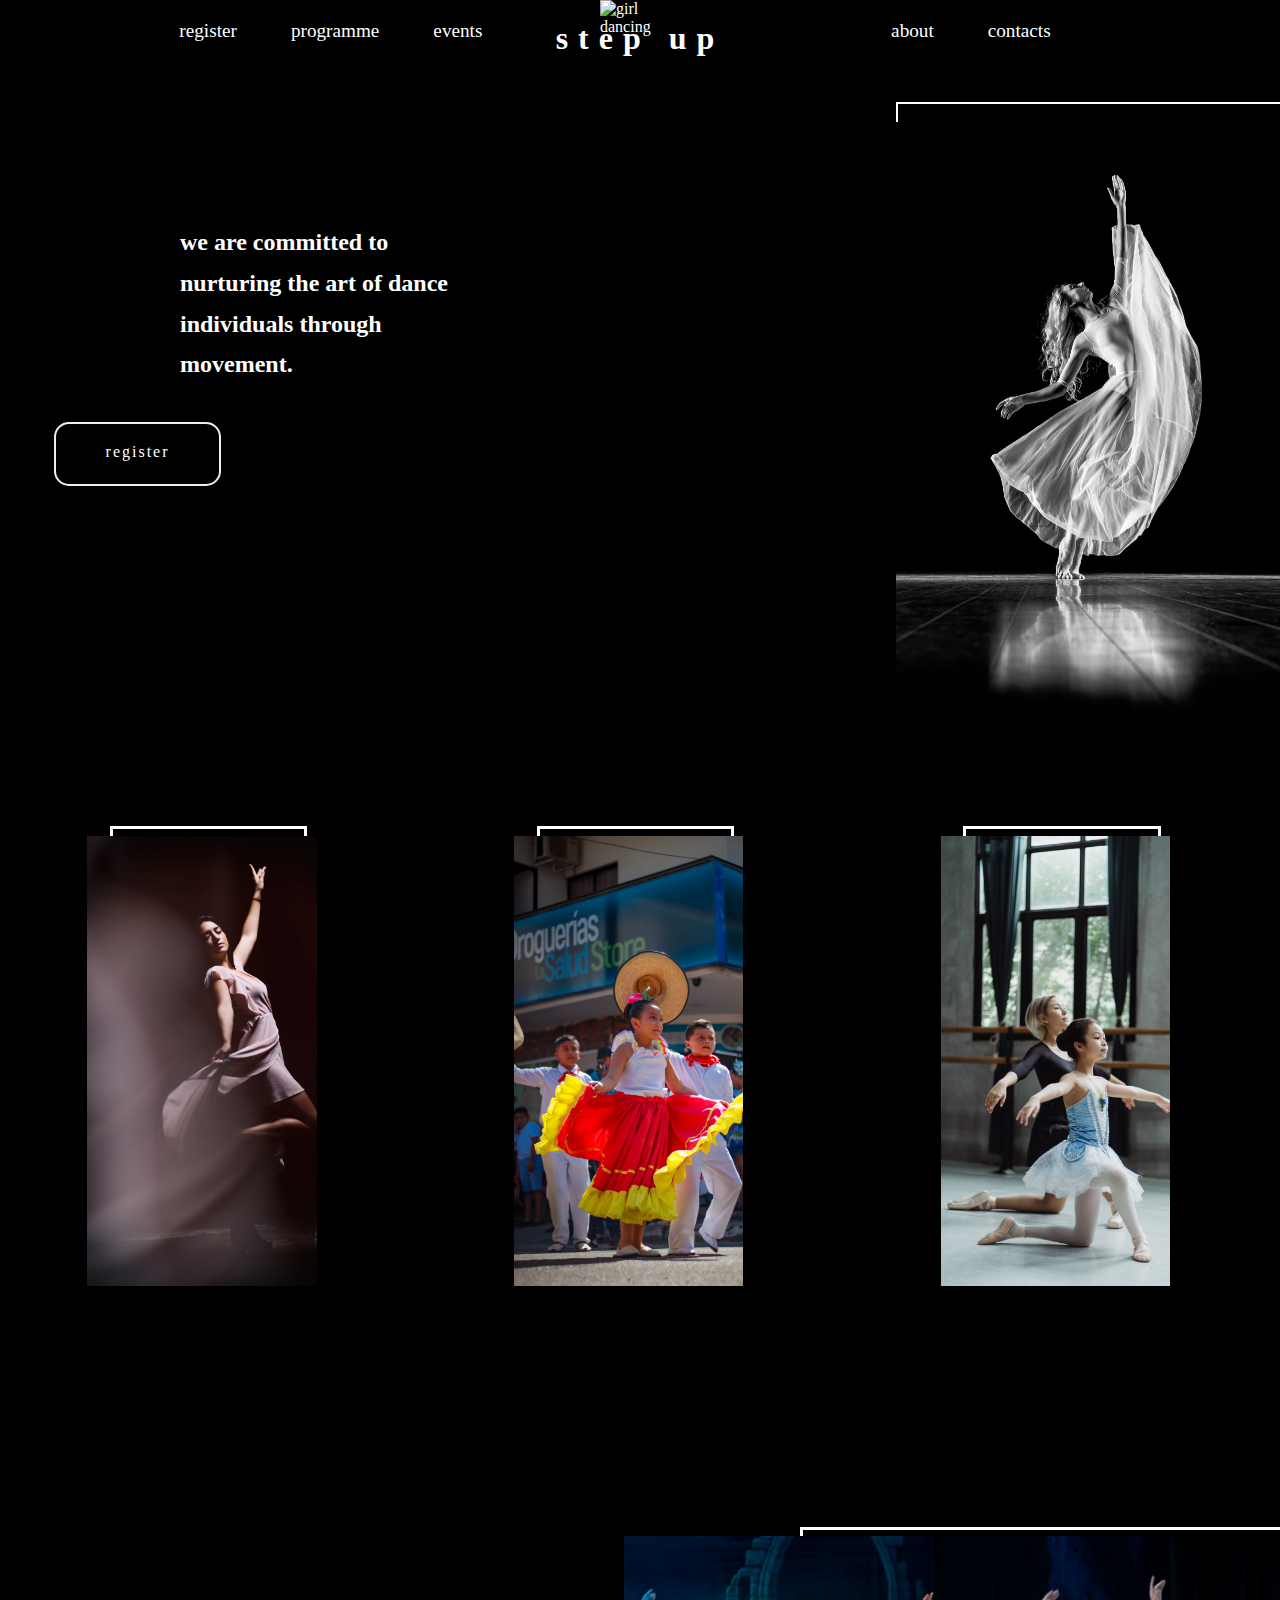
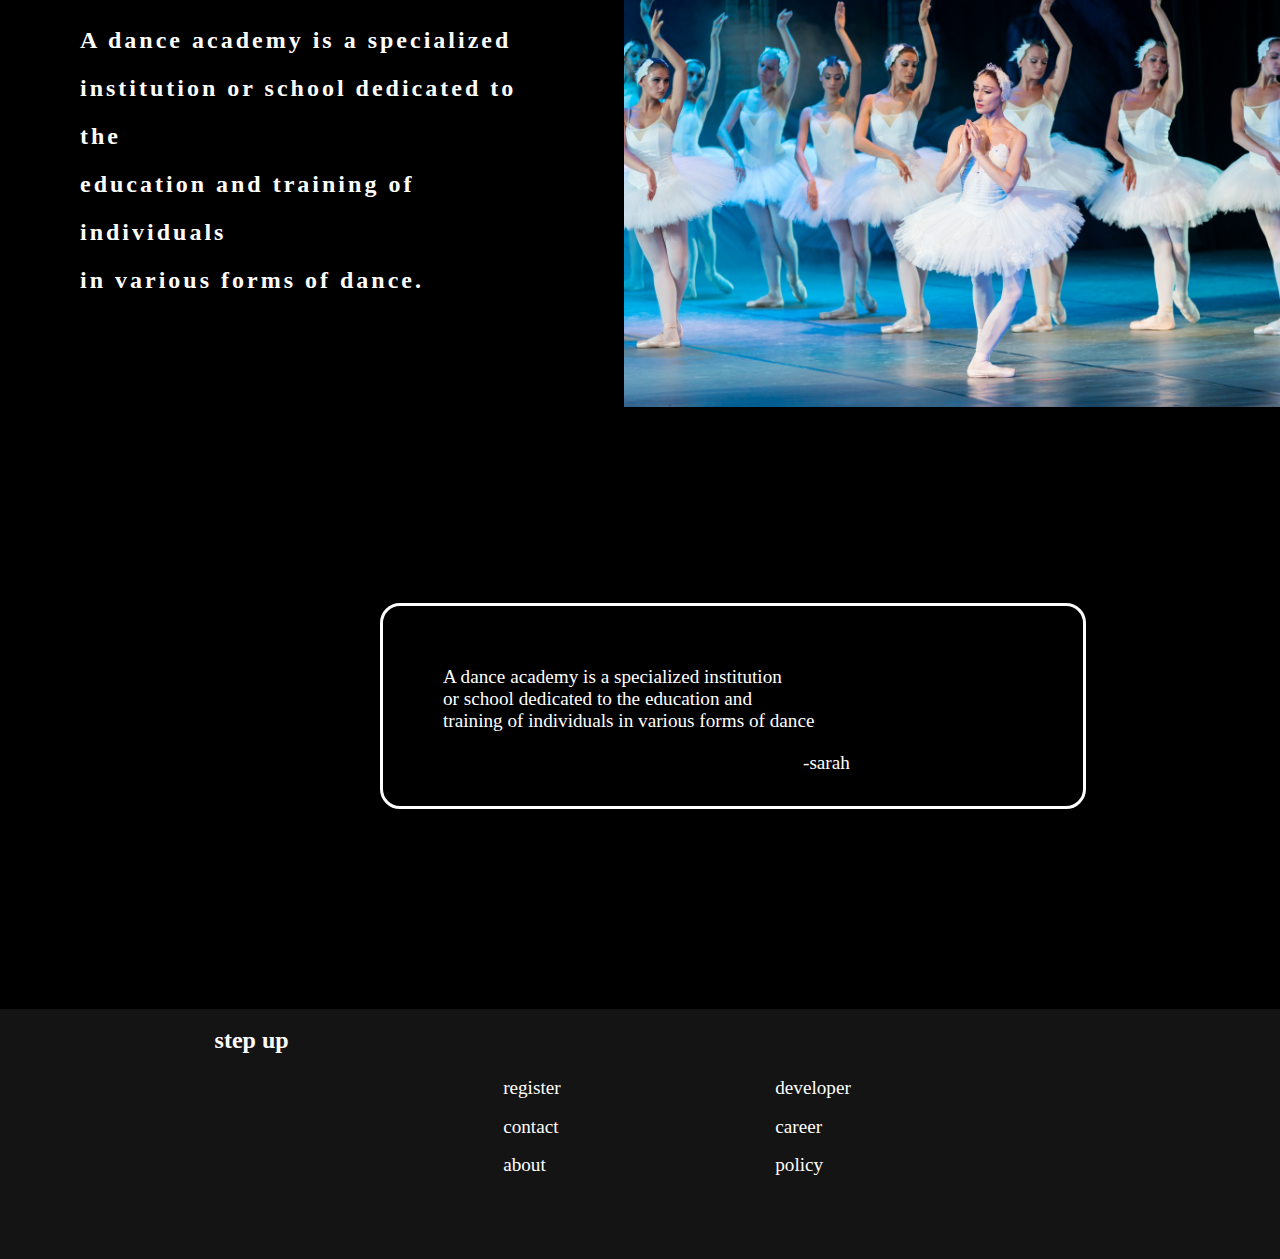
==== secure.html @ 09d5e109 "Add files via upload" ====
<!DOCTYPE html>
<html lang="en">
<head>
    <meta charset="UTF-8">
    <meta name="viewport" content="width=device-width, initial-scale=1.0">
    <link rel="stylesheet" href="https://cdnjs.cloudflare.com/ajax/libs/font-awesome/6.1.2/css/all.min.css" integrity="sha512-1sCRPdkRXhBV2PBLUdRb4tMg1w2YPf37qatUFeS7zlBy7jJI8Lf4VHwWfZZfpXtYSLy85pkm9GaYVYMfw5BC1A==" crossorigin="anonymous" referrerpolicy="no-referrer" />
    <link rel="stylesheet" href="secure.css">
    <title>STEP UP</title>
</head>
<body>
    <section>
        <div class="nav">

            <ul>
                <li><a href="form.html">register</a></li>
                <li><a href="#program">programme</a></li>
                <li><a href="#feedz">events</a></li>
            </ul>
            <img src="logo.png" alt="girl dancing" >
            <h1>step up</h1>
            
            <ul>
                <li><a href="#">about</a></li>
                <li><a href="#footer">contacts</a></li>
            </ul>
        </div>
    </section>
    <section>
        <div class="body">
            <h2>we are committed to nurturing the
                art of dance individuals through movement.</h2>
                <a href="form.html">register</a>
                <div class="square"></div>
<img src="dance.jpg" alt="" width="30%">
        </div>
    </section>
    <section id="program">
        <div class="dance">
            <div class="square2"></div>
              <figure class="card">
            <img src="dance7.jpg" alt="" width="300px">
            <figcaption>ballet</figcaption>
            </figure>
            
        <div class="square3"></div>
            <figure class="cards">
            <img src="dance5.jpg" alt="" width="300px">
            <figcaption>dance</figcaption>
            </figure>
        <div class="square4"></div>
            <figure class="cardss">
            <img src="dance4.jpg" alt="" width="300px">
            <figcaption>dance</figcaption>
            </figure>
        </div>
    </section>

    <section id="feedz">
       
        <div class="feedback">
            <h2>A dance academy is a specialized <br> institution
                 or school dedicated to the <br> education and training
                 of individuals <br> in various forms of dance.</h2>
               <div class="wrapper">
                 <img src="dance6.jpg" alt="">
                 </div>
               
        </div>
        <div class="box"></div>
        <div class="feeds">
            <h2>A dance academy is a specialized institution <br> or school
                dedicated to the education
             and <br> training of individuals in various forms of dance</h2>
             <h3> -sarah </h3>
        </div>
    </section>
    <footer id="footer">
        <div class="step">
            <img src="logo.png" alt="" width="100px">
            <h2>step up</h2>
            </div>
     
        <div class="contact">
            <ul>
                <li><a href="">register</a></li>
                <li><a href="">contact</a></li>
                <li><a href="">about</a></li>
            </ul>
        </div>
        <div class="logos">
            <ul>
                <li><a href="">developer</a></li>
                <li><a href="">career</a></li>
                <li><a href="">policy</a></li>
            </ul>
        </div>
        <div class="policy">
            
            <ul>
                <li><a href="#"><i class="fa-brands fa-whatsapp"></i></a></li>
                <li> <a href=""><i class="fa-brands fa-instagram"></i></a></li>
                <li><a href="#"><i class="fa-regular fa-envelope"></i></a></li>
            </ul>
            </div>


    </footer>
    
</body>
</html>
---- secure.css ----
@font-face {
    font-family: lemon;
    src: url(lemon/LEMONMILK-Light.otf);
  }
  *{
    margin: 0;
    padding: 0;
    scroll-behavior: smooth;
}
body{
  background-color: #000000;

}
.nav{
  position: relative;
    display: flex;
    justify-content: space-around;
    background-color: black;
    color: white;
}

.nav ul li {
  list-style-type: none;
    display: inline-block;
    margin-right: 50px;
    margin-top: 20px;
    
}
.nav ul li a{
  text-decoration:none;
  color: white;
  font-size: 1.2rem;
  font-family: lemon;
}
.nav:has(ul li a:hover)
ul li a:not(:hover){
  color: rgba(133, 133, 133, 0.767);
}
.nav h1{
  position:absolute;
  top: 20px;
  
  font-family: lemon;
  letter-spacing: 10px;
}
.nav img{
    position: absolute;
    width:5rem;
    
}
.body{
  display: flex;
  justify-content: space-between;
  color: white;
}
.body img{
  position: relative;
  top: 80px;
  
}
.body a{
  position: relative;
  top: 380px;
  left: -220px;
  border-radius: 15px;
  width: 480px;
  height: 60px;
  color: rgb(255, 255, 255);
  background-color: transparent;
  font-family: lemon;
  border: 2px solid rgb(239, 238, 238);
  text-decoration: none;
  text-align: center;
  letter-spacing: 2px;
  line-height: 3.5;
}
.body a:hover{
  background-color: white;
  color: black;
  border: 3px solid rgb(104, 104, 104);
}
.body h2{
  position: relative;
  top: 180px;
  left: 180px;
  font-family: lemon;
  font-size: 1.5rem;
  line-height: 1.7;
  width: fit-content;
  height: fit-content;
}
.square{
  position: relative;
  right: -455px;
  bottom: -60px;
border: 2px solid white;
width: 1330px;
height: 600px; 

}
.dance{
  position: relative;
  top: 180px;
  display: flex;
  justify-content: space-around;
}
.square2, .square3, .square4{
  position: relative;
  left: 110px;
  border: 3px solid white;
  width: 240px;
  height: 420px;
 
}


.card{
  position: relative;
  top: 10px;
  left: -110px;
  width: 18rem;
  overflow: hidden;
  display: grid;
  grid-template-areas: "stack";
}
.card > *{
  grid-area: stack;
}
.card > figcaption{
  display: grid;
  align-items: end;
  padding: 1.5rem 1rem;
  background-image: linear-gradient( to bottom, rgb(33 44 55/0),
  rgba(0, 0, 0, 0),
  rgba(3, 3, 3, 0.95)
  );
color: white;
font-family: lemon;
font-size: 1.5rem;
}
.card figcaption{
  opacity: 0;
  transition: opacity 300ms;
}
.card:hover figcaption{
  opacity: 1;
}
.cards{
  position: relative;
  top: 10px;
  left: -110px;
  width: 18rem;
  overflow: hidden;
  display: grid;
  grid-template-areas: "stack";
}
.cards > *{
  grid-area: stack;
}
.cards > figcaption{
  display: grid;
  align-items: end;
  padding: 1.5rem 1rem;
  background-image: linear-gradient( to bottom, rgb(33 44 55/0),
  rgba(0, 0, 0, 0),
  rgba(3, 3, 3, 0.95)
  );
color: white;
font-family: lemon;
font-size: 1.5rem;
}
.cards figcaption{
  opacity: 0;
  transition: opacity 300ms;
}
.cards:hover figcaption{
  opacity: 1;
}
.cardss{
  position: relative;
  top: 10px;
  left: -110px;
  width: 18rem;
  overflow: hidden;
  display: grid;
  grid-template-areas: "stack";
}
.cardss > *{
  grid-area: stack;
}
.cardss > figcaption{
  display: grid;
  align-items: end;
  padding: 1.5rem 1rem;
  background-image: linear-gradient( to bottom, rgb(33 44 55/0),
  rgba(0, 0, 0, 0),
  rgba(3, 3, 3, 0.95)
  );
color: white;
font-family: lemon;
font-size: 1.5rem;
}
.cardss figcaption{
  opacity: 0;
  transition: opacity 300ms;
}
.cardss:hover figcaption{
  opacity: 1;
}
.feedback{
  position: relative;
  top: 440px;
  display: flex;
  justify-content: space-evenly;
}
.feedback h2{
 position: relative;
 top: 80px;
 left: 80px;
  font-size: 1.5rem;
  color: white;
  font-family: lemon;
  letter-spacing: 3px;
  line-height: 2;
}
.wrapper{
  overflow: hidden;
}
.wrapper img{
  margin-left: 160px;
  width: 700px; height: 100%;
  transition: scale 300ms;
}
.wrapper:hover img{
  scale: 105%;

}

.box{
  position: relative;
  top: -40px;
  right: -800px;
  border: 3px solid white;
  width: 700px;
  height: 450px;
  z-index: -1;
}

.feeds{
  position: relative;
  top: 180px;
  left: 380px;
  border: 3px solid white;
  width: 700px;
  height: 200px;
  border-radius: 20px;
  
}
.feeds h2{
  position: relative;
  top: 60px;
  left: 60px;
  color: white;
  font: 1.2rem lemon;
}
.feeds h3{
  position: relative;
  top: 80px;
  right: -420px;
  color: white;
  font: 1.2rem lemon;
}
footer{
  display: flex;
  justify-content: space-evenly;
  position: relative;
  top: 380px;
  background-color: rgba(49, 49, 49, 0.399);
 width: 100%;
 height: 250px;
}
footer ul li{
  position: relative;
  top: 60px;
  font: 1.2rem lemon;
  list-style-type: none;
  text-decoration: none;
}
footer ul li a{
  text-decoration: none;
  color: white;
  line-height: 2;
}
footer:has(ul li a:hover)
ul li a:not(:hover){
  color: rgba(133, 133, 133, 0.767);
}
.step{ 
  color: white;
  font: 1rem lemon;
}
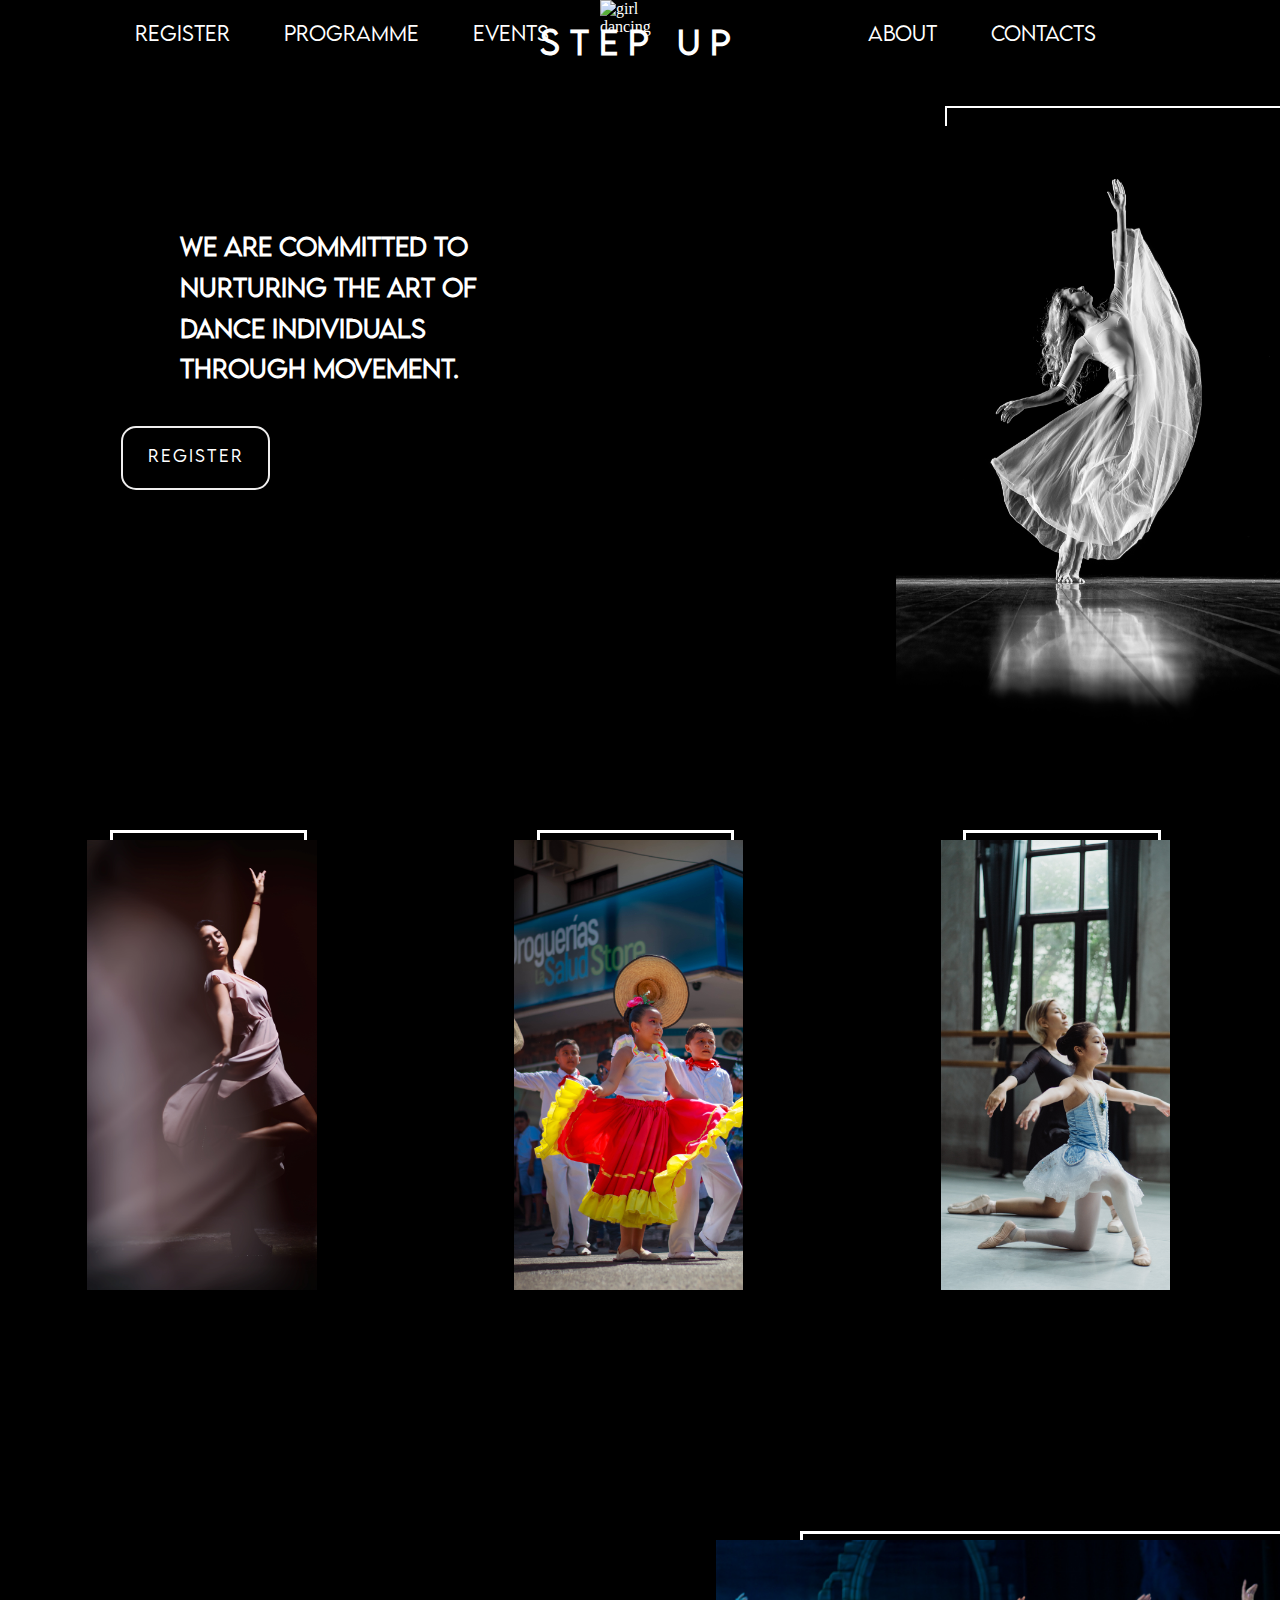
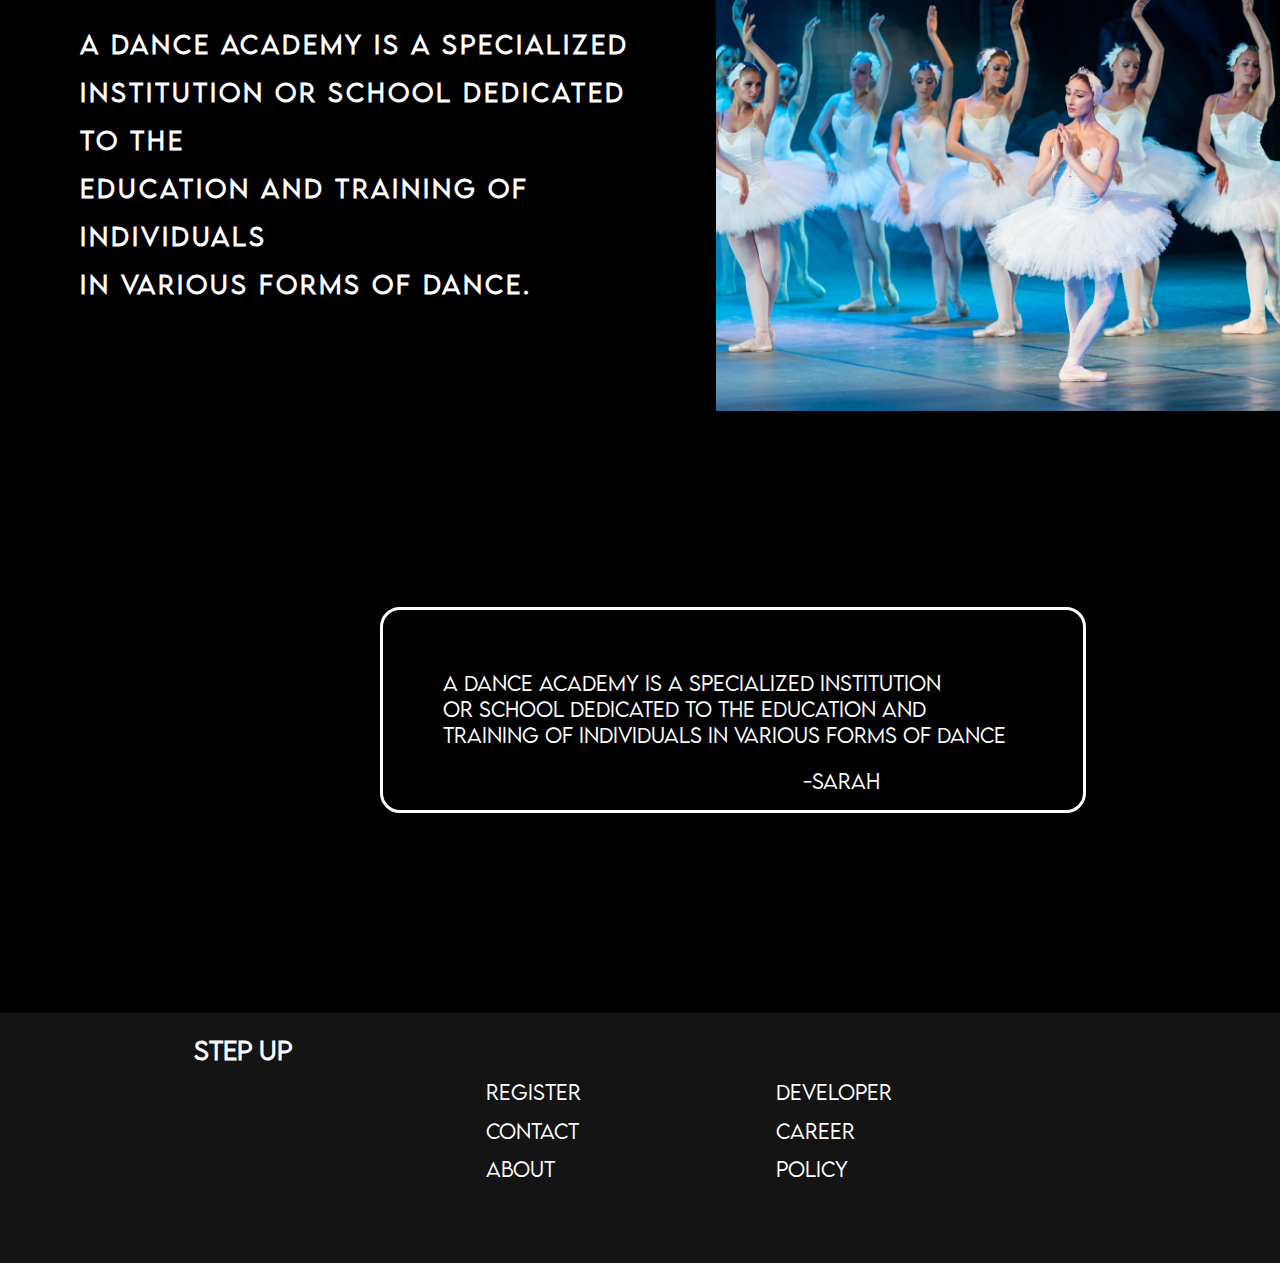
==== commit 5ee16e8c: "Add files via upload" ====
--- a/secure.html
+++ b/secure.html
@@ -29,7 +29,7 @@
         <div class="body">
             <h2>we are committed to nurturing the
                 art of dance individuals through movement.</h2>
-                <a href="form.html">register</a>
+                <a href="index.html">register</a>
                 <div class="square"></div>
 <img src="dance.jpg" alt="" width="30%">
         </div>
--- a/secure.css
+++ b/secure.css
@@ -1,6 +1,6 @@
 @font-face {
     font-family: lemon;
-    src: url(lemon/LEMONMILK-Light.otf);
+    src: url(LEMONMILK-Light.otf);
   }
   *{
     margin: 0;
